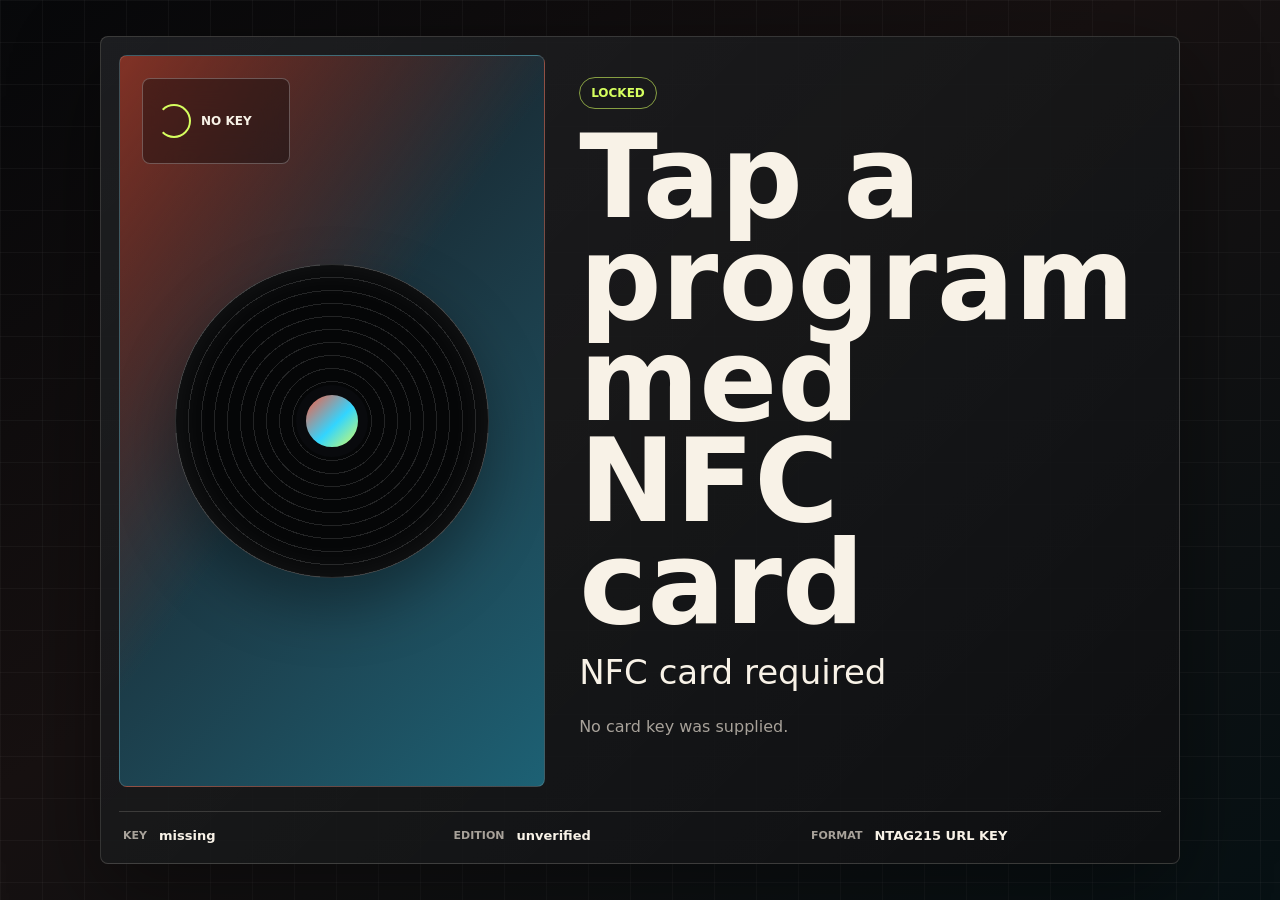
==== index.html @ 0d95e7b0 "Initial commit" ====
<!doctype html>
<html lang="ja">
  <head>
    <meta charset="utf-8" />
    <meta name="viewport" content="width=device-width, initial-scale=1" />
    <title>Keytone</title>
    <meta name="description" content="Card-based NFC music player" />
    <link rel="stylesheet" href="/styles.css" />
  </head>
  <body>
    <main class="stage">
      <section class="player" aria-live="polite">
        <div class="art" id="cover" aria-hidden="true">
          <div class="card-face">
            <span class="nfc-mark"></span>
            <span id="editionMark">NFC KEY</span>
          </div>
          <div class="record">
            <span></span>
          </div>
        </div>

        <section class="now">
          <p class="signal" id="status">CARD VERIFIED</p>
          <h1 id="title">Loading</h1>
          <p class="artist" id="artist">Please wait</p>
          <p class="note" id="description"></p>

          <div class="transport">
            <button class="play" id="playButton" type="button" aria-label="Play">
              <span id="playIcon"></span>
            </button>
            <div class="timeline">
              <div class="time-row">
                <span id="currentTime">0:00</span>
                <span id="duration">0:00</span>
              </div>
              <input
                id="seek"
                type="range"
                min="0"
                max="1000"
                value="0"
                aria-label="Seek"
              />
            </div>
          </div>
        </section>

        <aside class="details">
          <p>KEY</p>
          <strong id="cardKey">----</strong>
          <p>EDITION</p>
          <strong id="edition">----</strong>
          <p>FORMAT</p>
          <strong id="format">NTAG215 URL KEY</strong>
        </aside>

        <audio id="audio" preload="metadata"></audio>
      </section>
    </main>

    <script src="/app.js" type="module"></script>
  </body>
</html>
---- styles.css ----
:root {
  color-scheme: dark;
  --bg: #07080a;
  --panel: #111318;
  --ink: #f8f2e7;
  --muted: #a8a29a;
  --line: rgba(248, 242, 231, 0.16);
  --accent: #ff5a3d;
  --secondary: #32d5ff;
  --third: #d6ff5f;
  --shadow: rgba(0, 0, 0, 0.42);
  font-family:
    Inter, ui-sans-serif, system-ui, -apple-system, BlinkMacSystemFont,
    "Segoe UI", sans-serif;
}

* {
  box-sizing: border-box;
}

html,
body {
  min-height: 100%;
  margin: 0;
  background:
    linear-gradient(90deg, rgba(255, 255, 255, 0.035) 1px, transparent 1px),
    linear-gradient(180deg, rgba(255, 255, 255, 0.035) 1px, transparent 1px),
    linear-gradient(145deg, #07080a 0%, #171111 44%, #071114 100%);
  background-size: 42px 42px, 42px 42px, auto;
  color: var(--ink);
}

button,
input {
  font: inherit;
}

.stage {
  display: grid;
  min-height: 100vh;
  padding: 22px;
  place-items: center;
}

.player {
  display: grid;
  grid-template-columns: minmax(260px, 0.72fr) minmax(0, 1fr);
  grid-template-rows: 1fr auto;
  gap: 24px;
  width: min(1080px, 100%);
  min-height: min(720px, calc(100vh - 44px));
  padding: 18px;
  border: 1px solid var(--line);
  border-radius: 8px;
  background:
    linear-gradient(135deg, rgba(255, 255, 255, 0.085), rgba(255, 255, 255, 0.025)),
    rgba(8, 9, 12, 0.9);
  box-shadow: 0 30px 90px var(--shadow);
}

.art {
  position: relative;
  display: grid;
  min-height: 520px;
  overflow: hidden;
  place-items: center;
  border: 1px solid var(--line);
  border-radius: 8px;
  background:
    linear-gradient(125deg, color-mix(in srgb, var(--accent) 48%, #0d0d10), transparent 48%),
    linear-gradient(315deg, color-mix(in srgb, var(--secondary) 42%, #0d0d10), #111318);
  isolation: isolate;
}

.art.has-cover {
  background-position: center;
  background-size: cover;
}

.art.has-cover::after {
  position: absolute;
  inset: 0;
  background:
    linear-gradient(180deg, transparent 0%, rgba(0, 0, 0, 0.58) 100%),
    rgba(0, 0, 0, 0.12);
  content: "";
}

.card-face {
  position: absolute;
  top: 22px;
  left: 22px;
  z-index: 2;
  display: flex;
  align-items: center;
  gap: 10px;
  min-width: 148px;
  height: 86px;
  padding: 14px;
  border: 1px solid rgba(255, 255, 255, 0.26);
  border-radius: 8px;
  background: rgba(8, 9, 12, 0.38);
  color: var(--ink);
  font-size: 12px;
  font-weight: 800;
  letter-spacing: 0;
  text-transform: uppercase;
  backdrop-filter: blur(16px);
}

.nfc-mark {
  width: 34px;
  aspect-ratio: 1;
  border: 2px solid var(--third);
  border-left-color: transparent;
  border-radius: 999px;
}

.record {
  position: relative;
  z-index: 1;
  display: grid;
  width: min(74%, 390px);
  aspect-ratio: 1;
  place-items: center;
  border: 1px solid rgba(255, 255, 255, 0.16);
  border-radius: 999px;
  background:
    repeating-radial-gradient(circle, rgba(255, 255, 255, 0.12) 0 1px, transparent 1px 13px),
    radial-gradient(circle, #22262c 0 13%, #050607 14% 100%);
  box-shadow:
    inset 0 0 44px rgba(255, 255, 255, 0.08),
    0 26px 60px rgba(0, 0, 0, 0.34);
}

.record span {
  width: 23%;
  aspect-ratio: 1;
  border: 10px solid #090a0d;
  border-radius: 999px;
  background: linear-gradient(135deg, var(--accent), var(--secondary) 56%, var(--third));
}

.is-playing .record {
  animation: spin 5.4s linear infinite;
}

.now {
  display: flex;
  min-width: 0;
  flex-direction: column;
  justify-content: end;
  padding: 22px 10px 8px;
}

.signal {
  width: fit-content;
  margin: 0 0 18px;
  border: 1px solid color-mix(in srgb, var(--third) 58%, transparent);
  border-radius: 999px;
  padding: 8px 11px;
  color: var(--third);
  font-size: 12px;
  font-weight: 800;
  letter-spacing: 0;
}

h1 {
  max-width: 100%;
  margin: 0;
  overflow-wrap: anywhere;
  font-size: clamp(48px, 9vw, 122px);
  line-height: 0.88;
  letter-spacing: 0;
}

.artist {
  margin: 18px 0 0;
  color: var(--ink);
  font-size: clamp(21px, 3vw, 34px);
  line-height: 1.2;
}

.note {
  max-width: 42rem;
  margin: 20px 0 0;
  color: var(--muted);
  font-size: 16px;
  line-height: 1.75;
}

.transport {
  display: grid;
  grid-template-columns: 82px minmax(0, 1fr);
  gap: 18px;
  align-items: center;
  margin-top: 38px;
}

.play {
  position: relative;
  display: grid;
  width: 82px;
  aspect-ratio: 1;
  cursor: pointer;
  place-items: center;
  border: 0;
  border-radius: 999px;
  background: linear-gradient(135deg, var(--accent), var(--secondary));
  color: #08090b;
  box-shadow: 0 16px 38px color-mix(in srgb, var(--accent) 34%, transparent);
}

#playIcon {
  display: block;
  width: 0;
  height: 0;
  margin-left: 5px;
  border-top: 13px solid transparent;
  border-bottom: 13px solid transparent;
  border-left: 20px solid #07080a;
}

.is-playing #playIcon {
  width: 22px;
  height: 26px;
  margin-left: 0;
  border: 0;
  background:
    linear-gradient(90deg, #07080a 0 34%, transparent 34% 66%, #07080a 66% 100%);
}

.play:focus-visible,
#seek:focus-visible {
  outline: 2px solid var(--third);
  outline-offset: 4px;
}

.timeline {
  min-width: 0;
}

.time-row {
  display: flex;
  justify-content: space-between;
  margin-bottom: 10px;
  color: var(--muted);
  font-size: 13px;
}

#seek {
  width: 100%;
  accent-color: var(--accent);
}

.details {
  display: grid;
  grid-column: 1 / -1;
  grid-template-columns: auto minmax(0, 1fr) auto minmax(0, 1fr) auto minmax(0, 1fr);
  gap: 8px 12px;
  align-items: center;
  min-width: 0;
  border-top: 1px solid var(--line);
  padding: 16px 4px 2px;
}

.details p {
  margin: 0;
  color: var(--muted);
  font-size: 11px;
  font-weight: 800;
}

.details strong {
  min-width: 0;
  overflow: hidden;
  color: var(--ink);
  font-size: 13px;
  text-overflow: ellipsis;
  white-space: nowrap;
}

.is-locked .play,
.is-locked .timeline {
  display: none;
}

@keyframes spin {
  to {
    transform: rotate(360deg);
  }
}

@media (max-width: 820px) {
  .stage {
    align-items: stretch;
    padding: 12px;
  }

  .player {
    grid-template-columns: 1fr;
    min-height: calc(100vh - 24px);
    gap: 16px;
    padding: 12px;
  }

  .art {
    min-height: auto;
    aspect-ratio: 1;
  }

  .now {
    padding: 4px 2px 0;
  }

  h1 {
    font-size: clamp(44px, 16vw, 78px);
  }

  .transport {
    grid-template-columns: 72px minmax(0, 1fr);
  }

  .play {
    width: 72px;
  }

  .details {
    grid-template-columns: auto minmax(0, 1fr);
  }
}
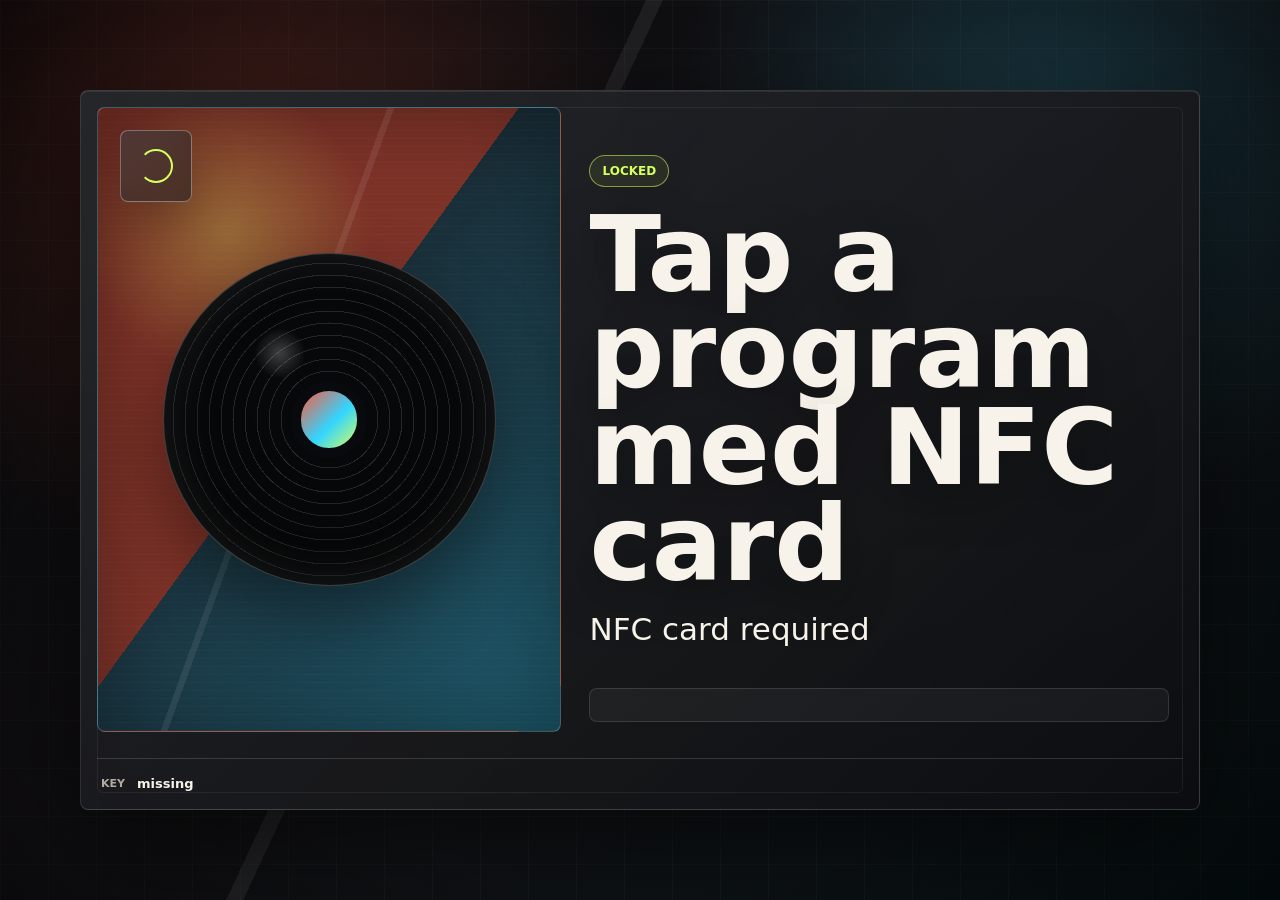
==== commit faed9012: "Simplify player card display" ====
--- a/index.html
+++ b/index.html
@@ -13,7 +13,6 @@
         <div class="art" id="cover" aria-hidden="true">
           <div class="card-face">
             <span class="nfc-mark"></span>
-            <span id="editionMark">NFC KEY</span>
           </div>
           <div class="record">
             <span></span>
@@ -24,7 +23,6 @@
           <p class="signal" id="status">CARD VERIFIED</p>
           <h1 id="title">Loading</h1>
           <p class="artist" id="artist">Please wait</p>
-          <p class="note" id="description"></p>
 
           <div class="transport">
             <button class="play" id="playButton" type="button" aria-label="Play">
@@ -50,10 +48,6 @@
         <aside class="details">
           <p>KEY</p>
           <strong id="cardKey">----</strong>
-          <p>EDITION</p>
-          <strong id="edition">----</strong>
-          <p>FORMAT</p>
-          <strong id="format">NTAG215 URL KEY</strong>
         </aside>
 
         <audio id="audio" preload="metadata"></audio>
--- a/styles.css
+++ b/styles.css
@@ -1,14 +1,15 @@
 :root {
   color-scheme: dark;
-  --bg: #07080a;
-  --panel: #111318;
-  --ink: #f8f2e7;
-  --muted: #a8a29a;
-  --line: rgba(248, 242, 231, 0.16);
+  --bg: #08090b;
+  --panel: #121419;
+  --ink: #f7f3ea;
+  --muted: #b2aaa0;
+  --soft: rgba(247, 243, 234, 0.68);
+  --line: rgba(247, 243, 234, 0.15);
   --accent: #ff5a3d;
   --secondary: #32d5ff;
   --third: #d6ff5f;
-  --shadow: rgba(0, 0, 0, 0.42);
+  --shadow: rgba(0, 0, 0, 0.54);
   font-family:
     Inter, ui-sans-serif, system-ui, -apple-system, BlinkMacSystemFont,
     "Segoe UI", sans-serif;
@@ -23,10 +24,12 @@
   min-height: 100%;
   margin: 0;
   background:
-    linear-gradient(90deg, rgba(255, 255, 255, 0.035) 1px, transparent 1px),
-    linear-gradient(180deg, rgba(255, 255, 255, 0.035) 1px, transparent 1px),
-    linear-gradient(145deg, #07080a 0%, #171111 44%, #071114 100%);
-  background-size: 42px 42px, 42px 42px, auto;
+    radial-gradient(circle at 18% 18%, color-mix(in srgb, var(--accent) 24%, transparent), transparent 32%),
+    radial-gradient(circle at 84% 12%, color-mix(in srgb, var(--secondary) 20%, transparent), transparent 30%),
+    linear-gradient(90deg, rgba(255, 255, 255, 0.025) 1px, transparent 1px),
+    linear-gradient(180deg, rgba(255, 255, 255, 0.025) 1px, transparent 1px),
+    linear-gradient(145deg, #08090b 0%, #141215 47%, #071113 100%);
+  background-size: auto, auto, 48px 48px, 48px 48px, auto;
   color: var(--ink);
 }
 
@@ -36,26 +39,52 @@
 }
 
 .stage {
+  position: relative;
   display: grid;
   min-height: 100vh;
-  padding: 22px;
-  place-items: center;
+  overflow: hidden;
+  padding: 28px;
+  place-items: center;
+}
+
+.stage::before {
+  position: absolute;
+  inset: 0;
+  pointer-events: none;
+  background:
+    linear-gradient(115deg, transparent 0 38%, rgba(255, 255, 255, 0.065) 38% 39%, transparent 39% 100%),
+    radial-gradient(circle at center, transparent 0 56%, rgba(0, 0, 0, 0.42) 100%);
+  content: "";
 }
 
 .player {
-  display: grid;
-  grid-template-columns: minmax(260px, 0.72fr) minmax(0, 1fr);
+  position: relative;
+  display: grid;
+  grid-template-columns: minmax(280px, 0.78fr) minmax(0, 1fr);
   grid-template-rows: 1fr auto;
-  gap: 24px;
-  width: min(1080px, 100%);
-  min-height: min(720px, calc(100vh - 44px));
-  padding: 18px;
+  gap: 26px;
+  width: min(1120px, 100%);
+  min-height: min(720px, calc(100vh - 56px));
+  padding: 16px;
   border: 1px solid var(--line);
   border-radius: 8px;
   background:
-    linear-gradient(135deg, rgba(255, 255, 255, 0.085), rgba(255, 255, 255, 0.025)),
-    rgba(8, 9, 12, 0.9);
-  box-shadow: 0 30px 90px var(--shadow);
+    linear-gradient(135deg, rgba(255, 255, 255, 0.1), rgba(255, 255, 255, 0.018)),
+    linear-gradient(165deg, rgba(12, 14, 18, 0.95), rgba(7, 8, 11, 0.92));
+  box-shadow:
+    0 32px 96px var(--shadow),
+    inset 0 1px 0 rgba(255, 255, 255, 0.08);
+  backdrop-filter: blur(18px);
+  z-index: 1;
+}
+
+.player::before {
+  position: absolute;
+  inset: 16px;
+  pointer-events: none;
+  border: 1px solid rgba(255, 255, 255, 0.065);
+  border-radius: 6px;
+  content: "";
 }
 
 .art {
@@ -64,12 +93,14 @@
   min-height: 520px;
   overflow: hidden;
   place-items: center;
-  border: 1px solid var(--line);
+  border: 1px solid rgba(255, 255, 255, 0.18);
   border-radius: 8px;
   background:
-    linear-gradient(125deg, color-mix(in srgb, var(--accent) 48%, #0d0d10), transparent 48%),
-    linear-gradient(315deg, color-mix(in srgb, var(--secondary) 42%, #0d0d10), #111318);
+    radial-gradient(circle at 28% 20%, color-mix(in srgb, var(--third) 26%, transparent), transparent 24%),
+    linear-gradient(126deg, color-mix(in srgb, var(--accent) 46%, #101116) 0 46%, transparent 46%),
+    linear-gradient(315deg, color-mix(in srgb, var(--secondary) 38%, #101116), #111318);
   isolation: isolate;
+  box-shadow: inset 0 0 90px rgba(0, 0, 0, 0.36);
 }
 
 .art.has-cover {
@@ -86,26 +117,41 @@
   content: "";
 }
 
+.art::before {
+  position: absolute;
+  inset: 0;
+  z-index: 1;
+  pointer-events: none;
+  background:
+    linear-gradient(110deg, transparent 0 42%, rgba(255, 255, 255, 0.18) 42% 43%, transparent 43% 100%),
+    repeating-linear-gradient(0deg, rgba(255, 255, 255, 0.045) 0 1px, transparent 1px 8px);
+  mix-blend-mode: screen;
+  opacity: 0.42;
+  content: "";
+}
+
 .card-face {
   position: absolute;
   top: 22px;
   left: 22px;
-  z-index: 2;
-  display: flex;
-  align-items: center;
-  gap: 10px;
-  min-width: 148px;
-  height: 86px;
+  z-index: 3;
+  display: grid;
+  width: 72px;
+  height: 72px;
+  place-items: center;
   padding: 14px;
-  border: 1px solid rgba(255, 255, 255, 0.26);
+  border: 1px solid rgba(255, 255, 255, 0.32);
   border-radius: 8px;
-  background: rgba(8, 9, 12, 0.38);
+  background:
+    linear-gradient(135deg, rgba(255, 255, 255, 0.14), rgba(255, 255, 255, 0.035)),
+    rgba(8, 9, 12, 0.54);
   color: var(--ink);
   font-size: 12px;
   font-weight: 800;
   letter-spacing: 0;
   text-transform: uppercase;
   backdrop-filter: blur(16px);
+  box-shadow: 0 18px 48px rgba(0, 0, 0, 0.24);
 }
 
 .nfc-mark {
@@ -118,19 +164,21 @@
 
 .record {
   position: relative;
-  z-index: 1;
-  display: grid;
-  width: min(74%, 390px);
+  z-index: 2;
+  display: grid;
+  width: min(72%, 420px);
   aspect-ratio: 1;
   place-items: center;
-  border: 1px solid rgba(255, 255, 255, 0.16);
-  border-radius: 999px;
-  background:
-    repeating-radial-gradient(circle, rgba(255, 255, 255, 0.12) 0 1px, transparent 1px 13px),
-    radial-gradient(circle, #22262c 0 13%, #050607 14% 100%);
+  border: 1px solid rgba(255, 255, 255, 0.22);
+  border-radius: 999px;
+  background:
+    radial-gradient(circle at 35% 30%, rgba(255, 255, 255, 0.22), transparent 8%),
+    repeating-radial-gradient(circle, rgba(255, 255, 255, 0.12) 0 1px, transparent 1px 12px),
+    radial-gradient(circle, #2b3037 0 12%, #070809 13% 100%);
   box-shadow:
-    inset 0 0 44px rgba(255, 255, 255, 0.08),
-    0 26px 60px rgba(0, 0, 0, 0.34);
+    inset 0 0 52px rgba(255, 255, 255, 0.09),
+    inset 0 -30px 70px rgba(0, 0, 0, 0.42),
+    0 30px 70px rgba(0, 0, 0, 0.4);
 }
 
 .record span {
@@ -150,15 +198,17 @@
   min-width: 0;
   flex-direction: column;
   justify-content: end;
-  padding: 22px 10px 8px;
+  padding: 26px 14px 10px 2px;
+  z-index: 1;
 }
 
 .signal {
   width: fit-content;
-  margin: 0 0 18px;
-  border: 1px solid color-mix(in srgb, var(--third) 58%, transparent);
-  border-radius: 999px;
-  padding: 8px 11px;
+  margin: 0 0 20px;
+  border: 1px solid color-mix(in srgb, var(--third) 54%, transparent);
+  border-radius: 999px;
+  padding: 8px 12px;
+  background: color-mix(in srgb, var(--third) 8%, transparent);
   color: var(--third);
   font-size: 12px;
   font-weight: 800;
@@ -169,46 +219,54 @@
   max-width: 100%;
   margin: 0;
   overflow-wrap: anywhere;
-  font-size: clamp(48px, 9vw, 122px);
-  line-height: 0.88;
+  font-size: clamp(52px, 8.2vw, 112px);
+  line-height: 0.92;
   letter-spacing: 0;
+  text-wrap: balance;
+  text-shadow: 0 18px 48px rgba(0, 0, 0, 0.35);
 }
 
 .artist {
   margin: 18px 0 0;
   color: var(--ink);
-  font-size: clamp(21px, 3vw, 34px);
+  font-size: clamp(20px, 2.6vw, 31px);
   line-height: 1.2;
 }
 
-.note {
-  max-width: 42rem;
-  margin: 20px 0 0;
-  color: var(--muted);
-  font-size: 16px;
-  line-height: 1.75;
-}
-
 .transport {
   display: grid;
-  grid-template-columns: 82px minmax(0, 1fr);
-  gap: 18px;
+  grid-template-columns: 76px minmax(0, 1fr);
+  gap: 20px;
   align-items: center;
-  margin-top: 38px;
+  margin-top: 40px;
+  padding: 16px;
+  border: 1px solid rgba(255, 255, 255, 0.12);
+  border-radius: 8px;
+  background: rgba(255, 255, 255, 0.045);
 }
 
 .play {
   position: relative;
   display: grid;
-  width: 82px;
+  width: 76px;
   aspect-ratio: 1;
   cursor: pointer;
   place-items: center;
   border: 0;
   border-radius: 999px;
-  background: linear-gradient(135deg, var(--accent), var(--secondary));
+  background: linear-gradient(135deg, var(--third), var(--secondary) 54%, var(--accent));
   color: #08090b;
-  box-shadow: 0 16px 38px color-mix(in srgb, var(--accent) 34%, transparent);
+  box-shadow:
+    0 18px 44px color-mix(in srgb, var(--secondary) 24%, transparent),
+    inset 0 1px 0 rgba(255, 255, 255, 0.45);
+  transition:
+    transform 160ms ease,
+    filter 160ms ease;
+}
+
+.play:hover {
+  filter: brightness(1.06);
+  transform: translateY(-1px);
 }
 
 #playIcon {
@@ -244,11 +302,12 @@
   display: flex;
   justify-content: space-between;
   margin-bottom: 10px;
-  color: var(--muted);
+  color: var(--soft);
   font-size: 13px;
 }
 
 #seek {
+  display: block;
   width: 100%;
   accent-color: var(--accent);
 }
@@ -256,12 +315,13 @@
 .details {
   display: grid;
   grid-column: 1 / -1;
-  grid-template-columns: auto minmax(0, 1fr) auto minmax(0, 1fr) auto minmax(0, 1fr);
+  grid-template-columns: auto minmax(0, 1fr);
   gap: 8px 12px;
   align-items: center;
   min-width: 0;
   border-top: 1px solid var(--line);
-  padding: 16px 4px 2px;
+  padding: 17px 4px 2px;
+  z-index: 1;
 }
 
 .details p {
@@ -294,12 +354,12 @@
 @media (max-width: 820px) {
   .stage {
     align-items: stretch;
-    padding: 12px;
+    padding: 10px;
   }
 
   .player {
     grid-template-columns: 1fr;
-    min-height: calc(100vh - 24px);
+    min-height: calc(100vh - 20px);
     gap: 16px;
     padding: 12px;
   }
@@ -310,19 +370,22 @@
   }
 
   .now {
-    padding: 4px 2px 0;
+    padding: 5px 2px 0;
   }
 
   h1 {
-    font-size: clamp(44px, 16vw, 78px);
+    font-size: clamp(42px, 15vw, 76px);
   }
 
   .transport {
-    grid-template-columns: 72px minmax(0, 1fr);
+    grid-template-columns: 66px minmax(0, 1fr);
+    gap: 14px;
+    margin-top: 28px;
+    padding: 12px;
   }
 
   .play {
-    width: 72px;
+    width: 66px;
   }
 
   .details {
